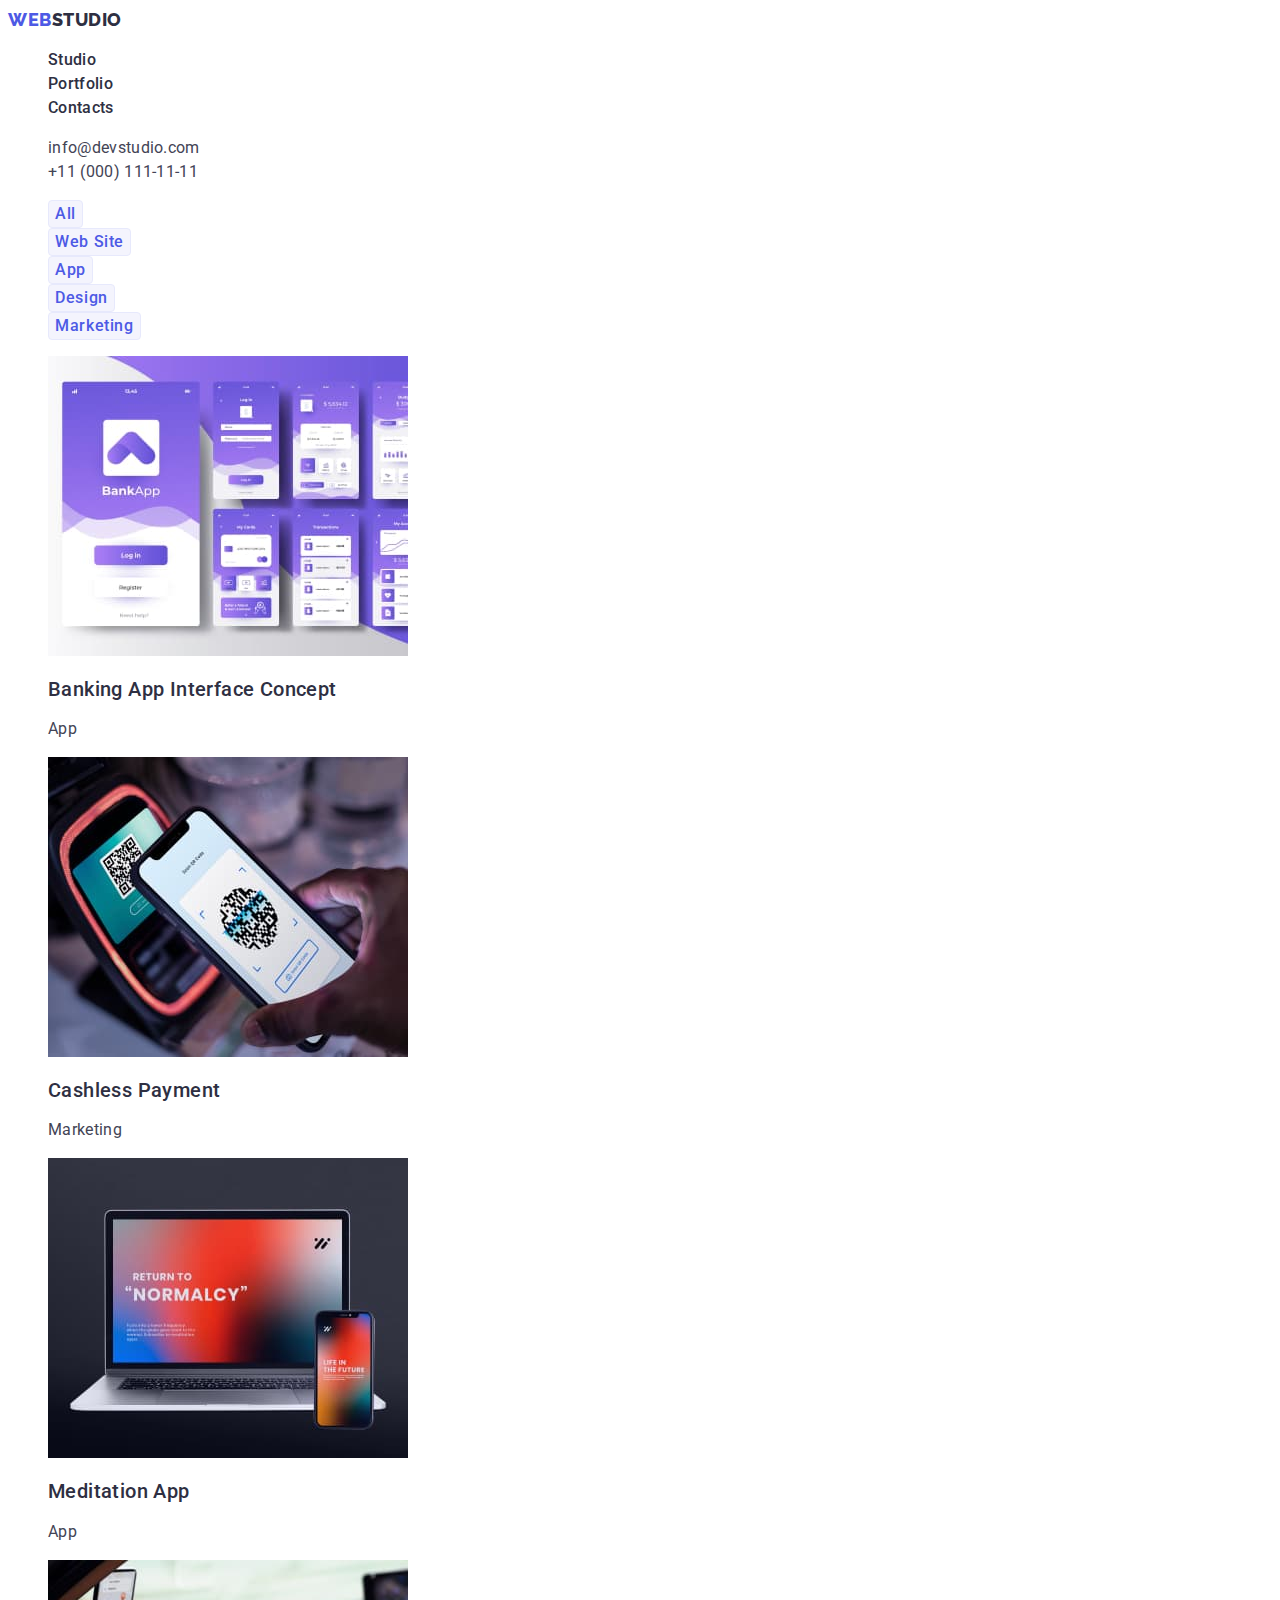
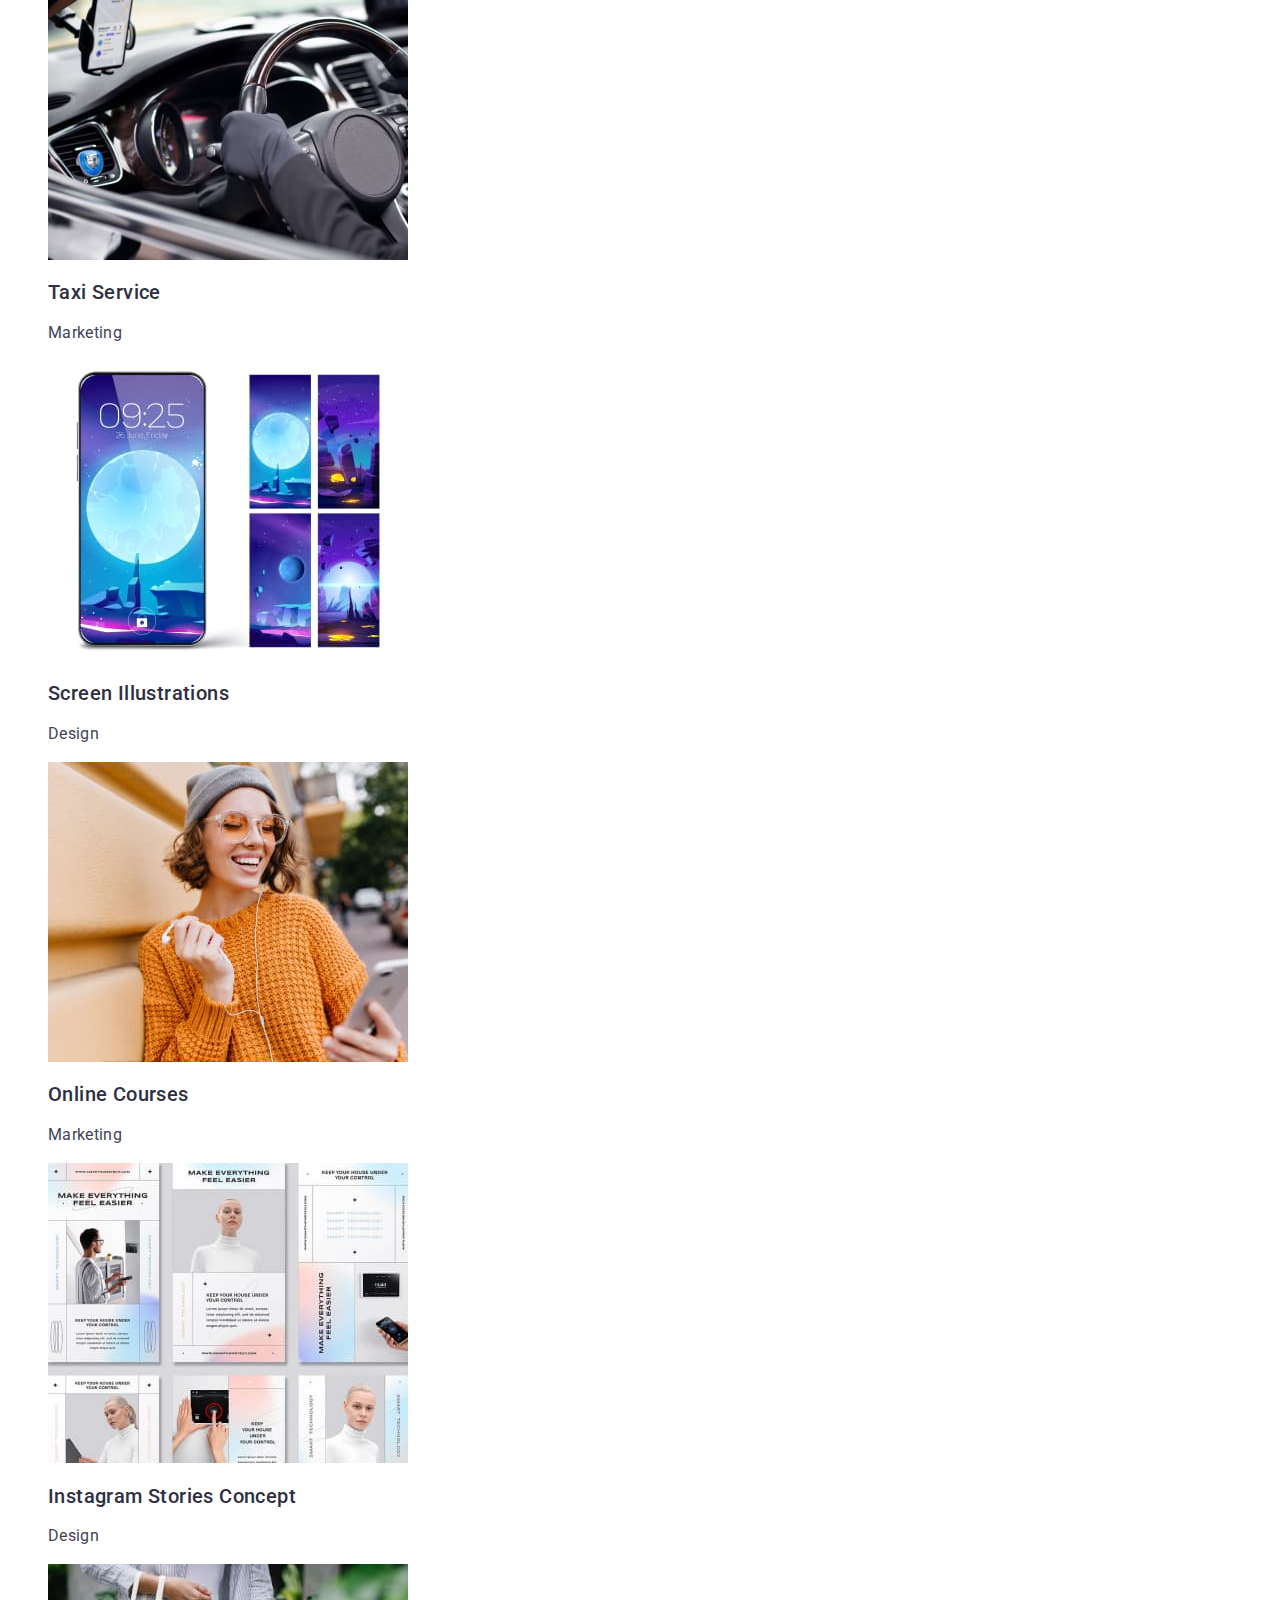
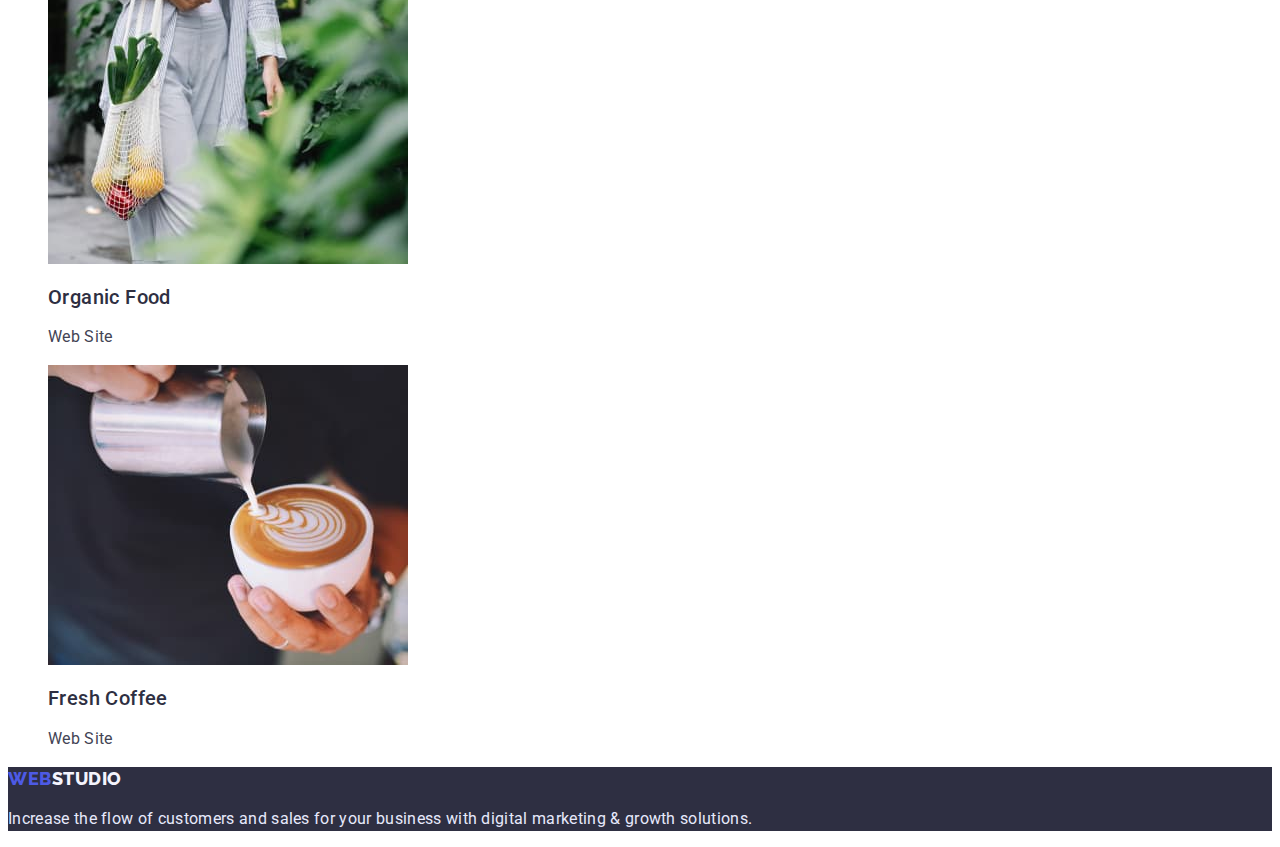
==== portfolio.html @ 2f6298a7 "Initial commit" ====
<!DOCTYPE html>
<html lang="en">
  <head>
    <meta charset="UTF-8" />
    <meta http-equiv="X-UA-Compatible" content="IE=edge" />
    <meta name="viewport" content="width=device-width, initial-scale=1.0" />
    <title>Document</title>
    <link rel="preconnect" href="https://fonts.googleapis.com" />
    <link rel="preconnect" href="https://fonts.gstatic.com" crossorigin />
    <link
      href="https://fonts.googleapis.com/css2?family=Raleway:wght@800&family=Roboto:wght@400;500;700;900&display=swap"
      rel="stylesheet"
    />

    <link rel="stylesheet" href="./css/styles.css" />
  </head>
  <body>
    <!-- Header -->
    <header class="top-header">
      <nav class="top-nav">
        <!-- Logo -->
        <a class="logo-link link" href="./index.html"
          >Web<span class="logo-link-dark">Studio</span></a
        >
        <ul class="menu list">
          <li class="menu-item">
            <a class="menu-link link" href="./index.html">Studio</a>
          </li>
          <li class="menu-item">
            <a class="menu-link link" href="./portfolio.html">Portfolio</a>
          </li>
          <li class="menu-item">
            <a class="menu-link link" href="">Contacts</a>
          </li>
        </ul>
      </nav>
      <address class="address">
        <ul class="contact list">
          <li class="contact-item">
            <a class="contact-info link" href="mailto:info@devstudio.com"
              >info@devstudio.com</a
            >
          </li>
          <li class="contact-item">
            <a class="contact-info link" href="tel:+110001111111"
              >+11 (000) 111-11-11</a
            >
          </li>
        </ul>
      </address>
    </header>

    <!-- Content -->
    <main>
      <section class="portfolio-section">
        <h1 hidden>Filters</h1>
        <ul class="filters-list list">
          <li><button class="filters-btn" type="button">All</button></li>
          <li><button class="filters-btn" type="button">Web Site</button></li>
          <li><button class="filters-btn" type="button">App</button></li>
          <li><button class="filters-btn" type="button">Design</button></li>
          <li><button class="filters-btn" type="button">Marketing</button></li>
        </ul>
        <ul class="list">
          <li class="portfolio-item">
            <a class="link" href="">
              <img
                src="./images/project_card/bank_app.jpg"
                alt="Banking App Interface Concept"
                width="360"
                height="300"
              />
              <h2 class="caption">Banking App Interface Concept</h2>
              <p class="text">App</p>
            </a>
          </li>
          <li class="portfolio-item">
            <a class="link" href="">
              <img
                src="./images/project_card/cashless_payment.jpg"
                alt="Cashless Payment"
                width="360"
                height="300"
              />
              <h2 class="caption">Cashless Payment</h2>
              <p class="text">Marketing</p>
            </a>
          </li>
          <li class="portfolio-item">
            <a class="link" href="">
              <img
                src="./images/project_card/meditation_app.jpg"
                alt="Meditation App"
                width="360"
                height="300"
              />
              <h2 class="caption">Meditation App</h2>
              <p class="text">App</p>
            </a>
          </li>
          <li class="portfolio-item">
            <a class="link" href="">
              <img
                src="./images/project_card/taxi_service.jpg"
                alt="Taxi Service"
                width="360"
                height="300"
              />
              <h2 class="caption">Taxi Service</h2>
              <p class="text">Marketing</p>
            </a>
          </li>
          <li class="portfolio-item">
            <a class="link" href="">
              <img
                src="./images/project_card/screen_illustrations.jpg"
                alt="Screen Illustrations"
                width="360"
                height="300"
              />
              <h2 class="caption">Screen Illustrations</h2>
              <p class="text">Design</p>
            </a>
          </li>
          <li class="portfolio-item">
            <a class="link" href="">
              <img
                src="./images/project_card/online_courses.jpg"
                alt="Online Courses"
                width="360"
                height="300"
              />
              <h2 class="caption">Online Courses</h2>
              <p class="text">Marketing</p>
            </a>
          </li>
          <li class="portfolio-item">
            <a class="link" href="">
              <img
                src="./images/project_card/instagram_stories.jpg"
                alt="Instagram Stories Concept"
                width="360"
                height="300"
              />
              <h2 class="caption">Instagram Stories Concept</h2>
              <p class="text">Design</p>
            </a>
          </li>
          <li class="portfolio-item">
            <a class="link" href="">
              <img
                src="./images/project_card/organic_food.jpg"
                alt="Organic Food"
                width="360"
                height="300"
              />
              <h2 class="caption">Organic Food</h2>
              <p class="text">Web Site</p>
            </a>
          </li>
          <li class="portfolio-item">
            <a class="link" href="">
              <img
                src="./images/project_card/fresh_coffee.jpg"
                alt="Fresh Coffee"
                width="360"
                height="300"
              />
              <h2 class="caption">Fresh Coffee</h2>
              <p class="text">Web Site</p>
            </a>
          </li>
        </ul>
      </section>
    </main>
    <!-- Footer -->
    <footer class="footer-page">
      <a class="logo-link link" href="./index.html"
        >Web<span class="logo-link-white">Studio</span></a
      >
      <p class="footer-text text">
        Increase the flow of customers and sales for your business with digital
        marketing & growth solutions.
      </p>
    </footer>
  </body>
</html>
---- css/styles.css ----
:root {
  --primary-text-color: #434455;
  --secondary-text-color: #2e2f42;
  --accent-color: #4d5ae5;
  --pointing-state-color: #404bbf;
  --primary-white-color: #ffffff;
  --cloud-color: #f4f4fd;
  --cornflower-color: #e7e9fc;
}

.list {
  list-style: none;
}

.link {
  text-decoration: none;
}

body {
  font-family: "Roboto", sans-serif;
  color: var(--primary-text-color);
}
/* ================ COMPONENTS ================= */
.logo-link {
  font-family: "Raleway", sans-serif;
  font-weight: 800;
  font-size: 18px;
  line-height: 1.33;
  letter-spacing: 0.03em;
  text-transform: uppercase;
  color: var(--accent-color);
}

.logo-link-dark {
  color: var(--secondary-text-color);
}

.logo-link-white {
  color: var(--cloud-color);
}

/* ================ /COMPONENTS ================= */

/* ================ HEADER ================== */
.menu-link {
  font-weight: 500;
  font-size: 16px;
  line-height: 1.5;
  letter-spacing: 0.02em;
  color: var(--secondary-text-color);
}

.address {
  font-style: normal;
}

.contact-info {
  font-size: 16px;
  line-height: 1.5;
  letter-spacing: 0.02em;
  color: var(--primary-text-color);
}

.menu-link:hover,
.menu-link:focus,
.contact-info:hover,
.contact-info:focus {
  color: var(--pointing-state-color);
}
/* ================ /HEADER ================== */
/* ================ HERO IMAGE ================= */
.hero-title {
  font-size: 56px;
  line-height: 1.07;
  text-align: center;
  letter-spacing: 0.02em;
  color: var(--primary-white-color);
}

.modal-btn {
  font-family: "Roboto", sans-serif;
  font-weight: 500;
  font-size: 16px;
  line-height: 1.5;
  display: flex;
  align-items: center;
  letter-spacing: 0.04em;
  color: var(--primary-white-color);
  background: var(--accent-color);
  border-radius: 4px;
  cursor: pointer;
}

.modal-btn:hover,
.modal-btn:focus {
  background: var(--pointing-state-color);
}

.hero {
  background: var(--secondary-text-color);
}
/* ================ /HERO IMAGE ================= */

/* ================ SECTIONS  ================= */
.title {
  font-size: 36px;
  line-height: 1.11;
  text-align: center;
  letter-spacing: 0.02em;
  text-transform: capitalize;
  color: var(--secondary-text-color);
}

.caption {
  font-weight: 500;
  font-size: 20px;
  line-height: 1.2;
  letter-spacing: 0.02em;
  color: var(--secondary-text-color);
}

.text {
  font-size: 16px;
  line-height: 1.5;
  letter-spacing: 0.02em;
  color: var(--primary-text-color);
}

.team-section {
  background: var(--cloud-color);
}
/* ================ /SECTIONS  ================= */

/* ================ FOOTER ================= */
.footer-text {
  color: var(--cornflower-color);
}
.footer-page {
  background: var(--secondary-text-color);
}
/* ================ /FOOTER ================= */

/* ================ PORTFOLIO SECTION ================= */
.filters-btn {
  font-family: "Roboto", sans-serif;
  font-weight: 500;
  font-size: 16px;
  line-height: 1.5;
  letter-spacing: 0.04em;
  color: var(--accent-color);
  background: var(--cloud-color);
  border: 1px solid var(--cornflower-color);
  border-radius: 4px;
  cursor: pointer;
}
.filters-btn:hover,
.filters-btn:focus {
  color: var(--primary-white-color);
  background: var(--pointing-state-color);
}
/* ================ /PORTFOLIO SECTION ================= */
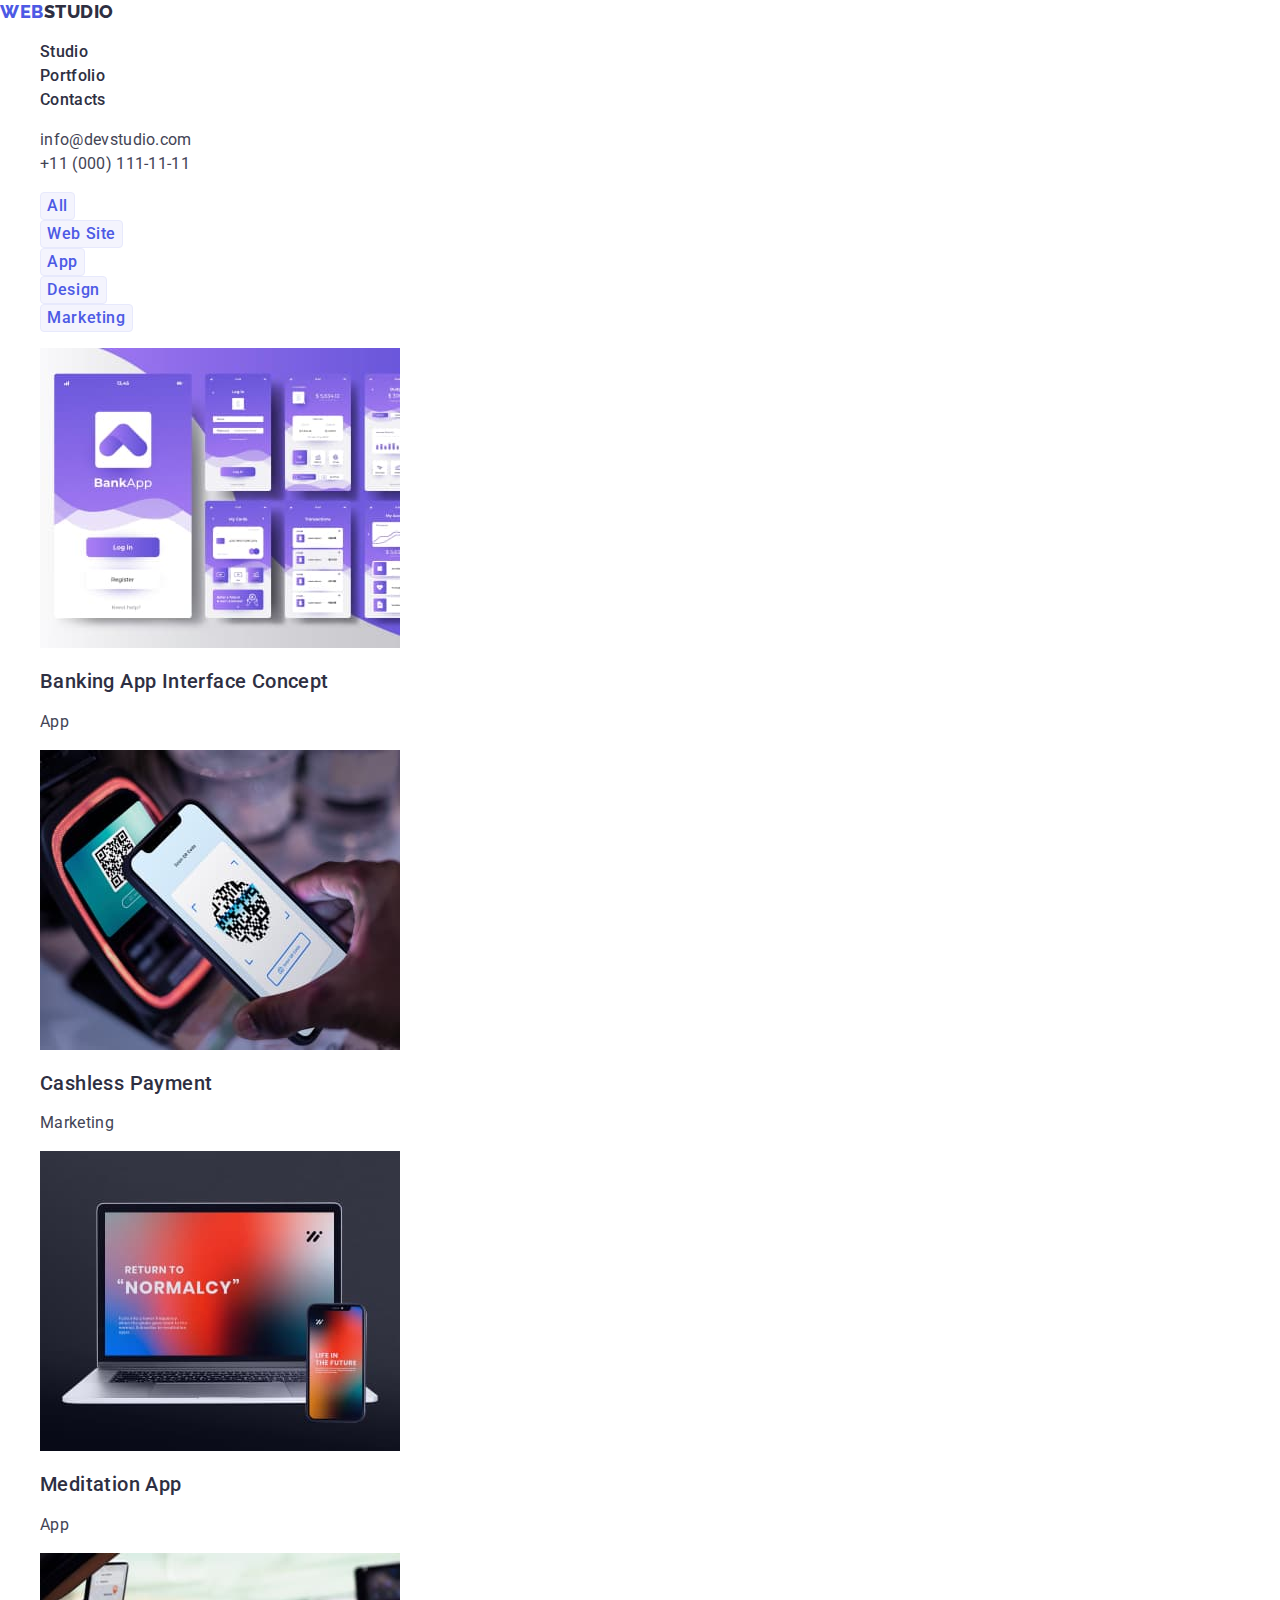
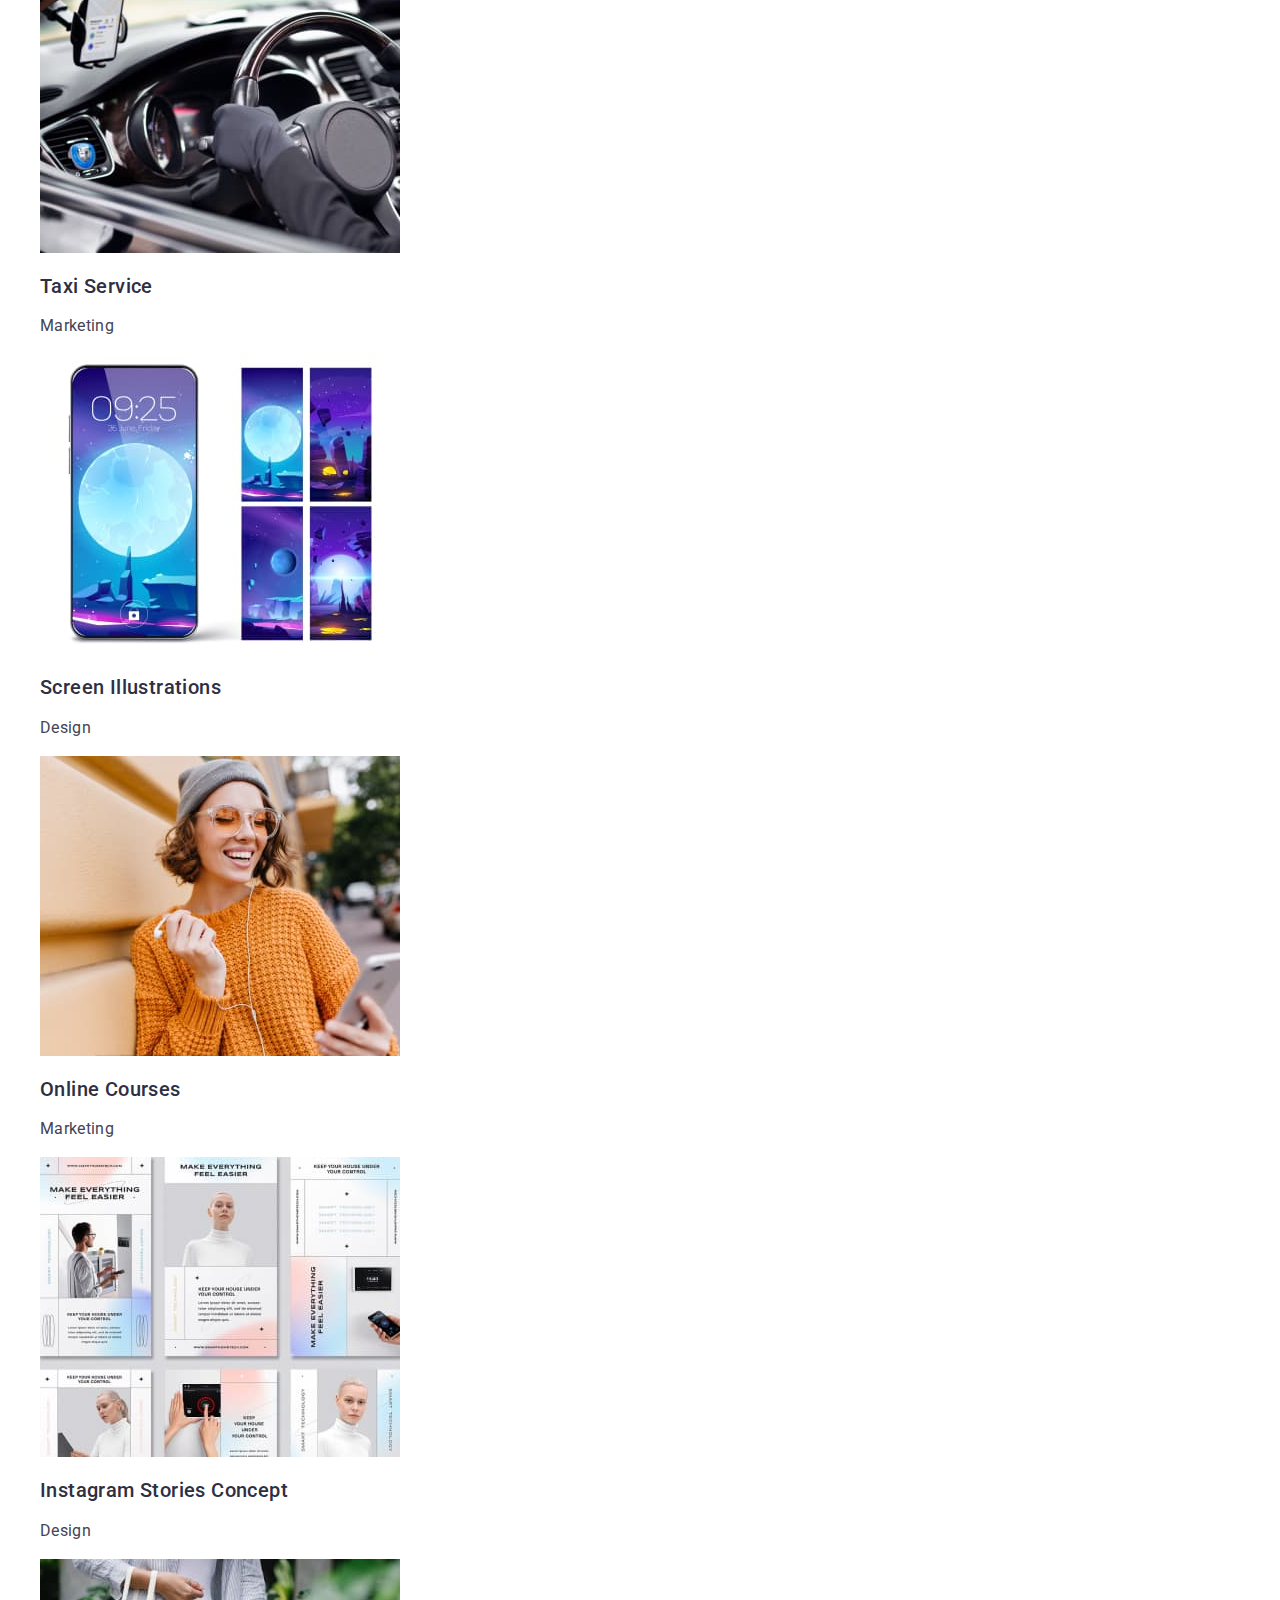
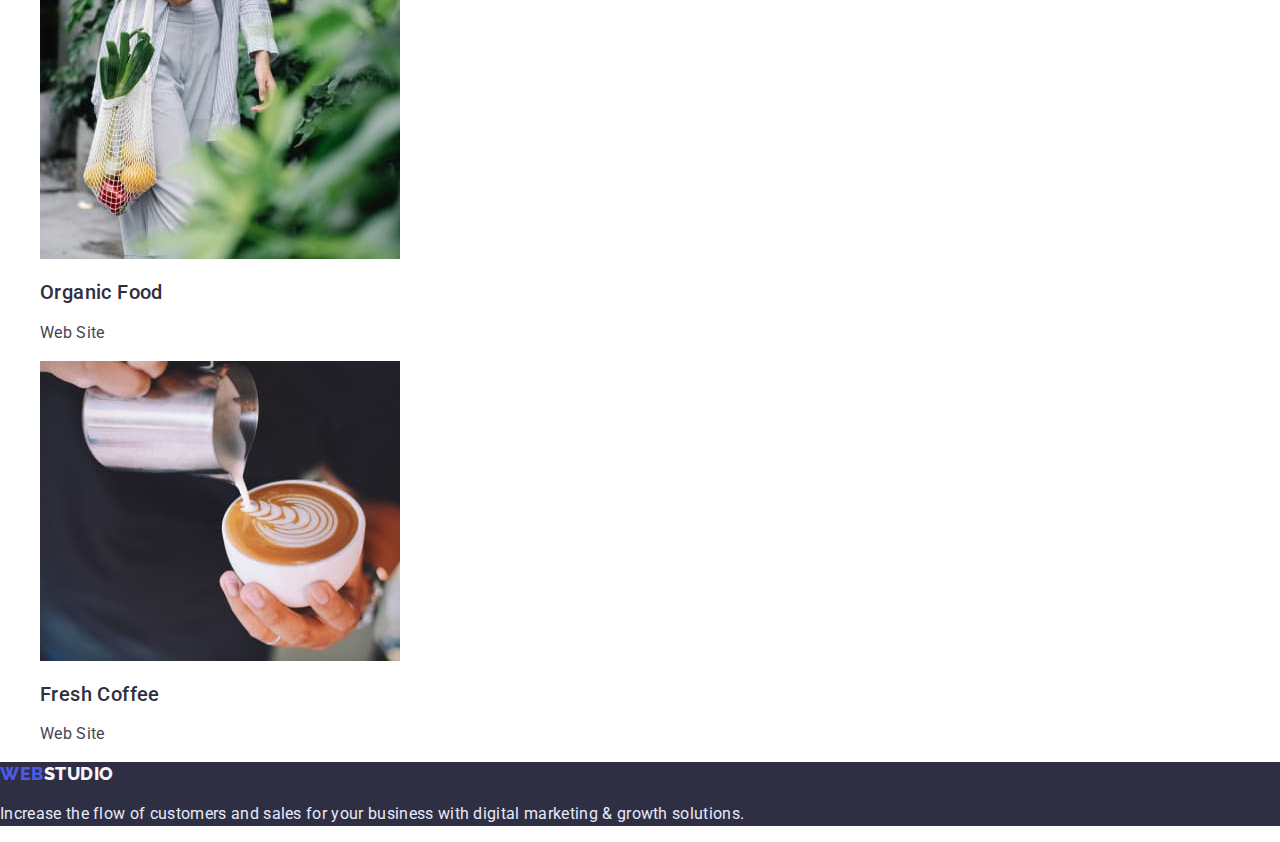
==== commit 8125b8d5: "update portfolio.html" ====
--- a/portfolio.html
+++ b/portfolio.html
@@ -11,177 +11,188 @@
       href="https://fonts.googleapis.com/css2?family=Raleway:wght@800&family=Roboto:wght@400;500;700;900&display=swap"
       rel="stylesheet"
     />
-
+    <link
+      rel="stylesheet"
+      href="https://cdn.jsdelivr.net/npm/modern-normalize@1.1.0/modern-normalize.min.css"
+    />
     <link rel="stylesheet" href="./css/styles.css" />
   </head>
   <body>
     <!-- Header -->
     <header class="top-header">
-      <nav class="top-nav">
-        <!-- Logo -->
-        <a class="logo-link link" href="./index.html"
-          >Web<span class="logo-link-dark">Studio</span></a
-        >
-        <ul class="menu list">
-          <li class="menu-item">
-            <a class="menu-link link" href="./index.html">Studio</a>
-          </li>
-          <li class="menu-item">
-            <a class="menu-link link" href="./portfolio.html">Portfolio</a>
-          </li>
-          <li class="menu-item">
-            <a class="menu-link link" href="">Contacts</a>
-          </li>
-        </ul>
-      </nav>
-      <address class="address">
-        <ul class="contact list">
-          <li class="contact-item">
-            <a class="contact-info link" href="mailto:info@devstudio.com"
-              >info@devstudio.com</a
-            >
-          </li>
-          <li class="contact-item">
-            <a class="contact-info link" href="tel:+110001111111"
-              >+11 (000) 111-11-11</a
-            >
-          </li>
-        </ul>
-      </address>
+      <div class="container">
+        <nav class="top-nav">
+          <!-- Logo -->
+          <a class="logo-link link" href="./index.html"
+            >Web<span class="logo-link-dark">Studio</span></a
+          >
+          <ul class="menu list">
+            <li class="menu-item">
+              <a class="menu-link link" href="./index.html">Studio</a>
+            </li>
+            <li class="menu-item">
+              <a class="menu-link link" href="./portfolio.html">Portfolio</a>
+            </li>
+            <li class="menu-item">
+              <a class="menu-link link" href="">Contacts</a>
+            </li>
+          </ul>
+        </nav>
+        <address class="address">
+          <ul class="contact list">
+            <li class="contact-item">
+              <a class="contact-info link" href="mailto:info@devstudio.com"
+                >info@devstudio.com</a
+              >
+            </li>
+            <li class="contact-item">
+              <a class="contact-info link" href="tel:+110001111111"
+                >+11 (000) 111-11-11</a
+              >
+            </li>
+          </ul>
+        </address>
+      </div>
     </header>
 
     <!-- Content -->
     <main>
       <section class="portfolio-section">
-        <h1 hidden>Filters</h1>
-        <ul class="filters-list list">
-          <li><button class="filters-btn" type="button">All</button></li>
-          <li><button class="filters-btn" type="button">Web Site</button></li>
-          <li><button class="filters-btn" type="button">App</button></li>
-          <li><button class="filters-btn" type="button">Design</button></li>
-          <li><button class="filters-btn" type="button">Marketing</button></li>
-        </ul>
-        <ul class="list">
-          <li class="portfolio-item">
-            <a class="link" href="">
-              <img
-                src="./images/project_card/bank_app.jpg"
-                alt="Banking App Interface Concept"
-                width="360"
-                height="300"
-              />
-              <h2 class="caption">Banking App Interface Concept</h2>
-              <p class="text">App</p>
-            </a>
-          </li>
-          <li class="portfolio-item">
-            <a class="link" href="">
-              <img
-                src="./images/project_card/cashless_payment.jpg"
-                alt="Cashless Payment"
-                width="360"
-                height="300"
-              />
-              <h2 class="caption">Cashless Payment</h2>
-              <p class="text">Marketing</p>
-            </a>
-          </li>
-          <li class="portfolio-item">
-            <a class="link" href="">
-              <img
-                src="./images/project_card/meditation_app.jpg"
-                alt="Meditation App"
-                width="360"
-                height="300"
-              />
-              <h2 class="caption">Meditation App</h2>
-              <p class="text">App</p>
-            </a>
-          </li>
-          <li class="portfolio-item">
-            <a class="link" href="">
-              <img
-                src="./images/project_card/taxi_service.jpg"
-                alt="Taxi Service"
-                width="360"
-                height="300"
-              />
-              <h2 class="caption">Taxi Service</h2>
-              <p class="text">Marketing</p>
-            </a>
-          </li>
-          <li class="portfolio-item">
-            <a class="link" href="">
-              <img
-                src="./images/project_card/screen_illustrations.jpg"
-                alt="Screen Illustrations"
-                width="360"
-                height="300"
-              />
-              <h2 class="caption">Screen Illustrations</h2>
-              <p class="text">Design</p>
-            </a>
-          </li>
-          <li class="portfolio-item">
-            <a class="link" href="">
-              <img
-                src="./images/project_card/online_courses.jpg"
-                alt="Online Courses"
-                width="360"
-                height="300"
-              />
-              <h2 class="caption">Online Courses</h2>
-              <p class="text">Marketing</p>
-            </a>
-          </li>
-          <li class="portfolio-item">
-            <a class="link" href="">
-              <img
-                src="./images/project_card/instagram_stories.jpg"
-                alt="Instagram Stories Concept"
-                width="360"
-                height="300"
-              />
-              <h2 class="caption">Instagram Stories Concept</h2>
-              <p class="text">Design</p>
-            </a>
-          </li>
-          <li class="portfolio-item">
-            <a class="link" href="">
-              <img
-                src="./images/project_card/organic_food.jpg"
-                alt="Organic Food"
-                width="360"
-                height="300"
-              />
-              <h2 class="caption">Organic Food</h2>
-              <p class="text">Web Site</p>
-            </a>
-          </li>
-          <li class="portfolio-item">
-            <a class="link" href="">
-              <img
-                src="./images/project_card/fresh_coffee.jpg"
-                alt="Fresh Coffee"
-                width="360"
-                height="300"
-              />
-              <h2 class="caption">Fresh Coffee</h2>
-              <p class="text">Web Site</p>
-            </a>
-          </li>
-        </ul>
+        <div class="container">
+          <h1 hidden>Filters</h1>
+          <ul class="filters-list list">
+            <li><button class="filters-btn" type="button">All</button></li>
+            <li><button class="filters-btn" type="button">Web Site</button></li>
+            <li><button class="filters-btn" type="button">App</button></li>
+            <li><button class="filters-btn" type="button">Design</button></li>
+            <li>
+              <button class="filters-btn" type="button">Marketing</button>
+            </li>
+          </ul>
+          <ul class="portfolio-list list">
+            <li class="portfolio-item">
+              <a class="link" href="">
+                <img
+                  src="./images/project_card/bank_app.jpg"
+                  alt="Banking App Interface Concept"
+                  width="360"
+                  height="300"
+                />
+                <h2 class="caption">Banking App Interface Concept</h2>
+                <p class="text">App</p>
+              </a>
+            </li>
+            <li class="portfolio-item">
+              <a class="link" href="">
+                <img
+                  src="./images/project_card/cashless_payment.jpg"
+                  alt="Cashless Payment"
+                  width="360"
+                  height="300"
+                />
+                <h2 class="caption">Cashless Payment</h2>
+                <p class="text">Marketing</p>
+              </a>
+            </li>
+            <li class="portfolio-item">
+              <a class="link" href="">
+                <img
+                  src="./images/project_card/meditation_app.jpg"
+                  alt="Meditation App"
+                  width="360"
+                  height="300"
+                />
+                <h2 class="caption">Meditation App</h2>
+                <p class="text">App</p>
+              </a>
+            </li>
+            <li class="portfolio-item">
+              <a class="link" href="">
+                <img
+                  src="./images/project_card/taxi_service.jpg"
+                  alt="Taxi Service"
+                  width="360"
+                  height="300"
+                />
+                <h2 class="caption">Taxi Service</h2>
+                <p class="text">Marketing</p>
+              </a>
+            </li>
+            <li class="portfolio-item">
+              <a class="link" href="">
+                <img
+                  src="./images/project_card/screen_illustrations.jpg"
+                  alt="Screen Illustrations"
+                  width="360"
+                  height="300"
+                />
+                <h2 class="caption">Screen Illustrations</h2>
+                <p class="text">Design</p>
+              </a>
+            </li>
+            <li class="portfolio-item">
+              <a class="link" href="">
+                <img
+                  src="./images/project_card/online_courses.jpg"
+                  alt="Online Courses"
+                  width="360"
+                  height="300"
+                />
+                <h2 class="caption">Online Courses</h2>
+                <p class="text">Marketing</p>
+              </a>
+            </li>
+            <li class="portfolio-item">
+              <a class="link" href="">
+                <img
+                  src="./images/project_card/instagram_stories.jpg"
+                  alt="Instagram Stories Concept"
+                  width="360"
+                  height="300"
+                />
+                <h2 class="caption">Instagram Stories Concept</h2>
+                <p class="text">Design</p>
+              </a>
+            </li>
+            <li class="portfolio-item">
+              <a class="link" href="">
+                <img
+                  src="./images/project_card/organic_food.jpg"
+                  alt="Organic Food"
+                  width="360"
+                  height="300"
+                />
+                <h2 class="caption">Organic Food</h2>
+                <p class="text">Web Site</p>
+              </a>
+            </li>
+            <li class="portfolio-item">
+              <a class="link" href="">
+                <img
+                  src="./images/project_card/fresh_coffee.jpg"
+                  alt="Fresh Coffee"
+                  width="360"
+                  height="300"
+                />
+                <h2 class="caption">Fresh Coffee</h2>
+                <p class="text">Web Site</p>
+              </a>
+            </li>
+          </ul>
+        </div>
       </section>
     </main>
     <!-- Footer -->
     <footer class="footer-page">
-      <a class="logo-link link" href="./index.html"
-        >Web<span class="logo-link-white">Studio</span></a
-      >
-      <p class="footer-text text">
-        Increase the flow of customers and sales for your business with digital
-        marketing & growth solutions.
-      </p>
+      <div class="container">
+        <a class="logo-link link" href="./index.html"
+          >Web<span class="logo-link-white">Studio</span></a
+        >
+        <p class="footer-text text">
+          Increase the flow of customers and sales for your business with
+          digital marketing & growth solutions.
+        </p>
+      </div>
     </footer>
   </body>
 </html>
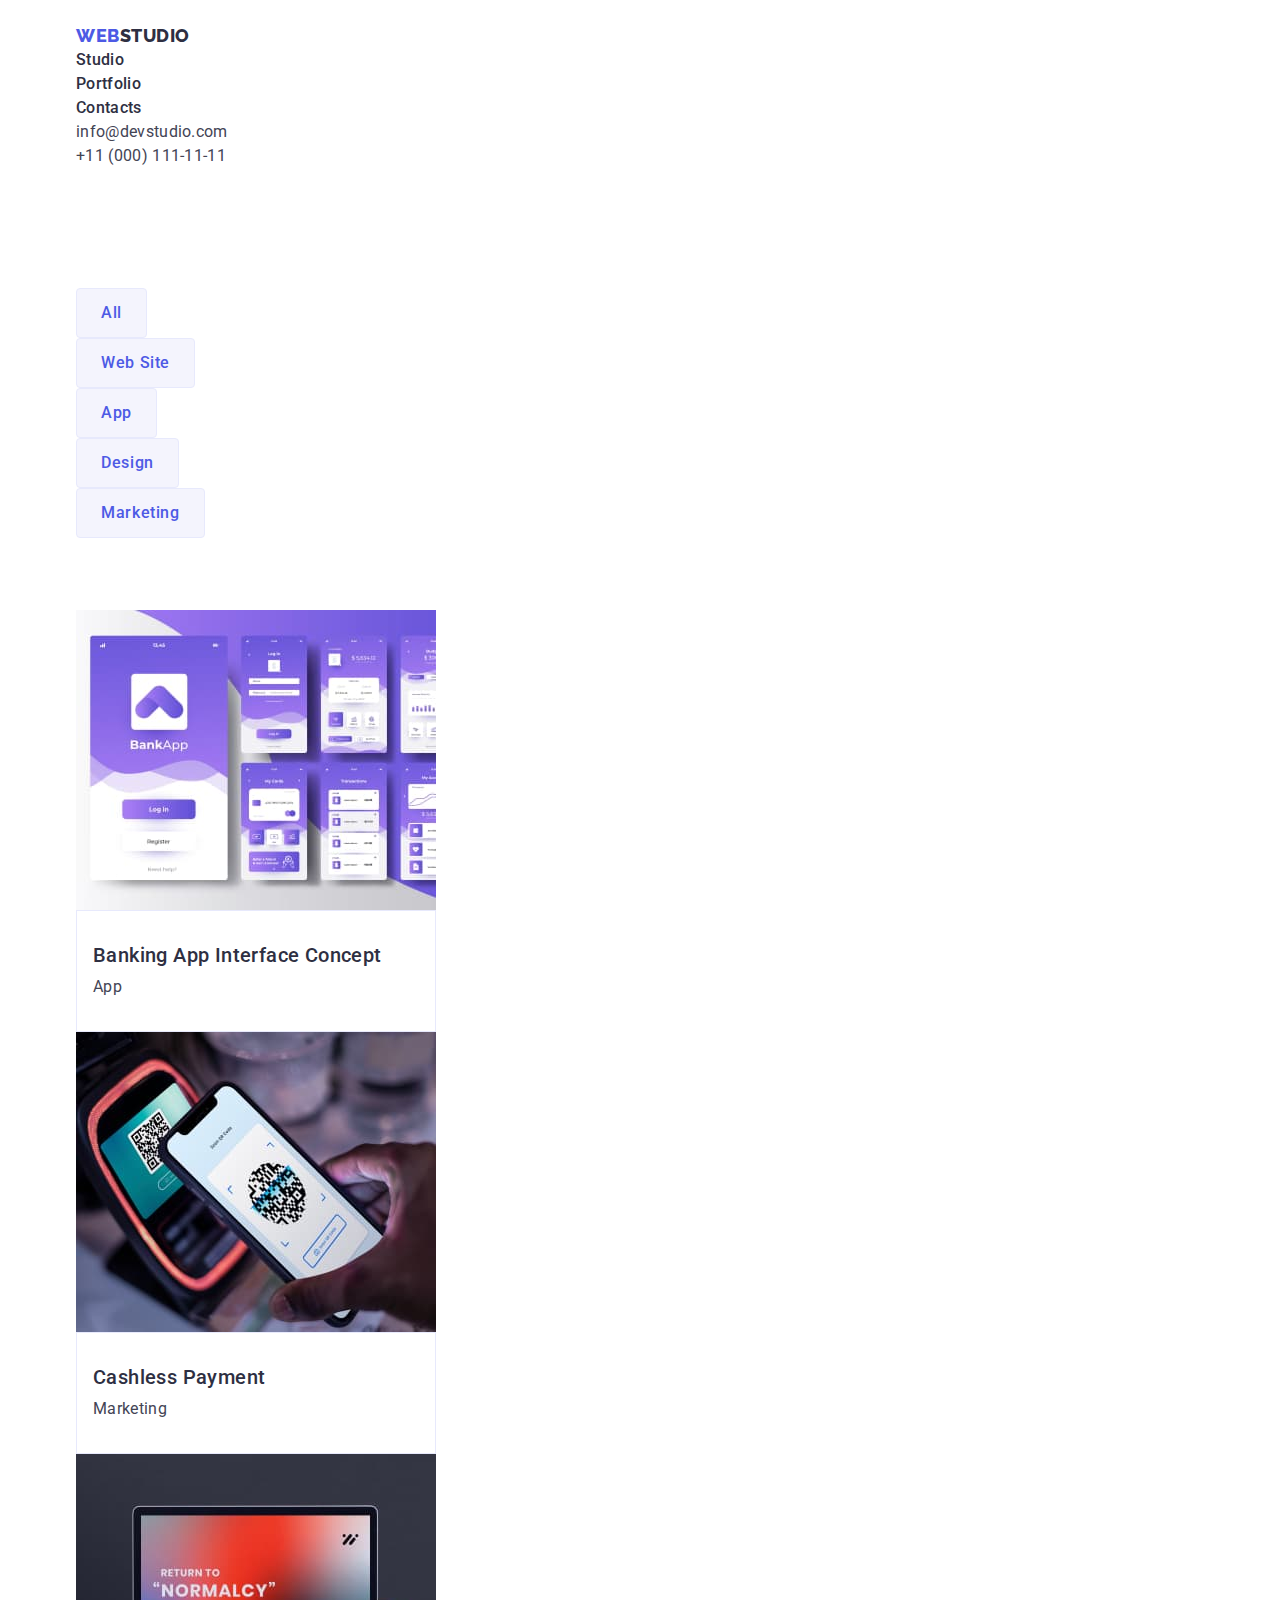
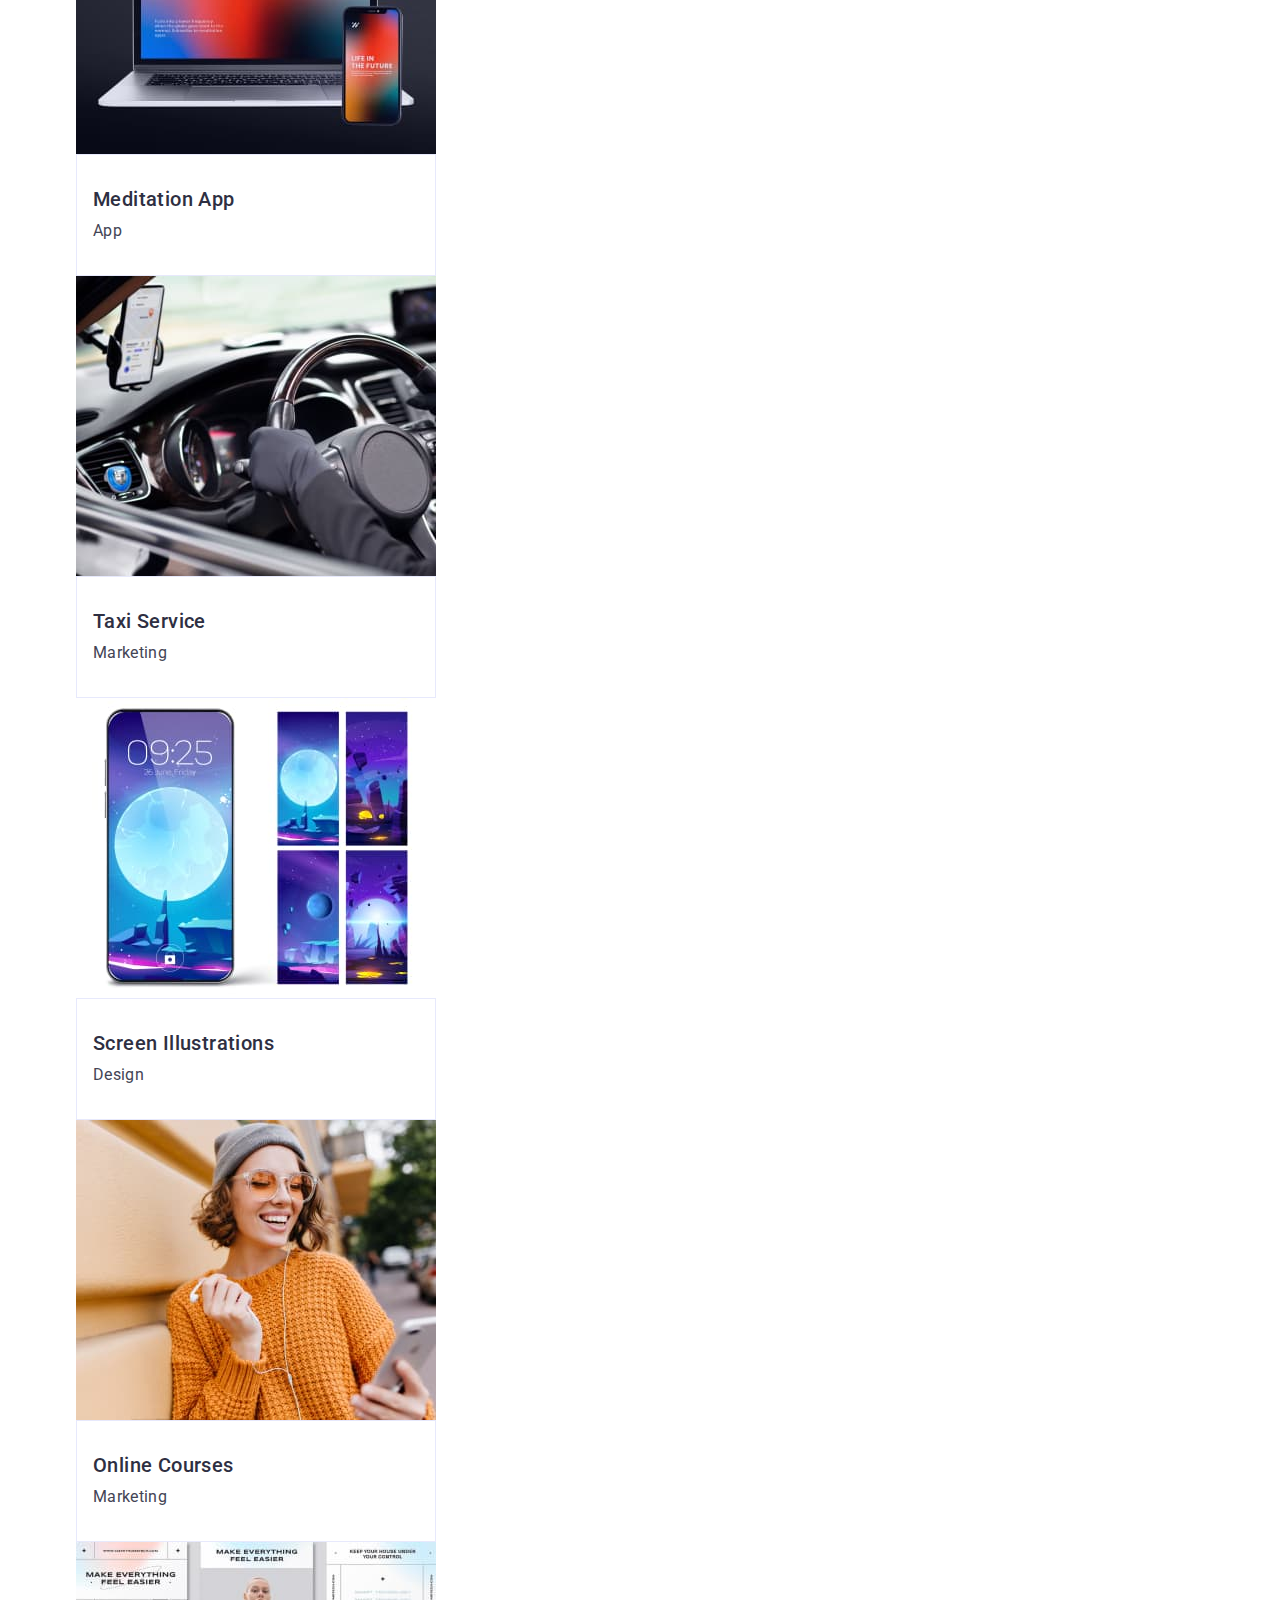
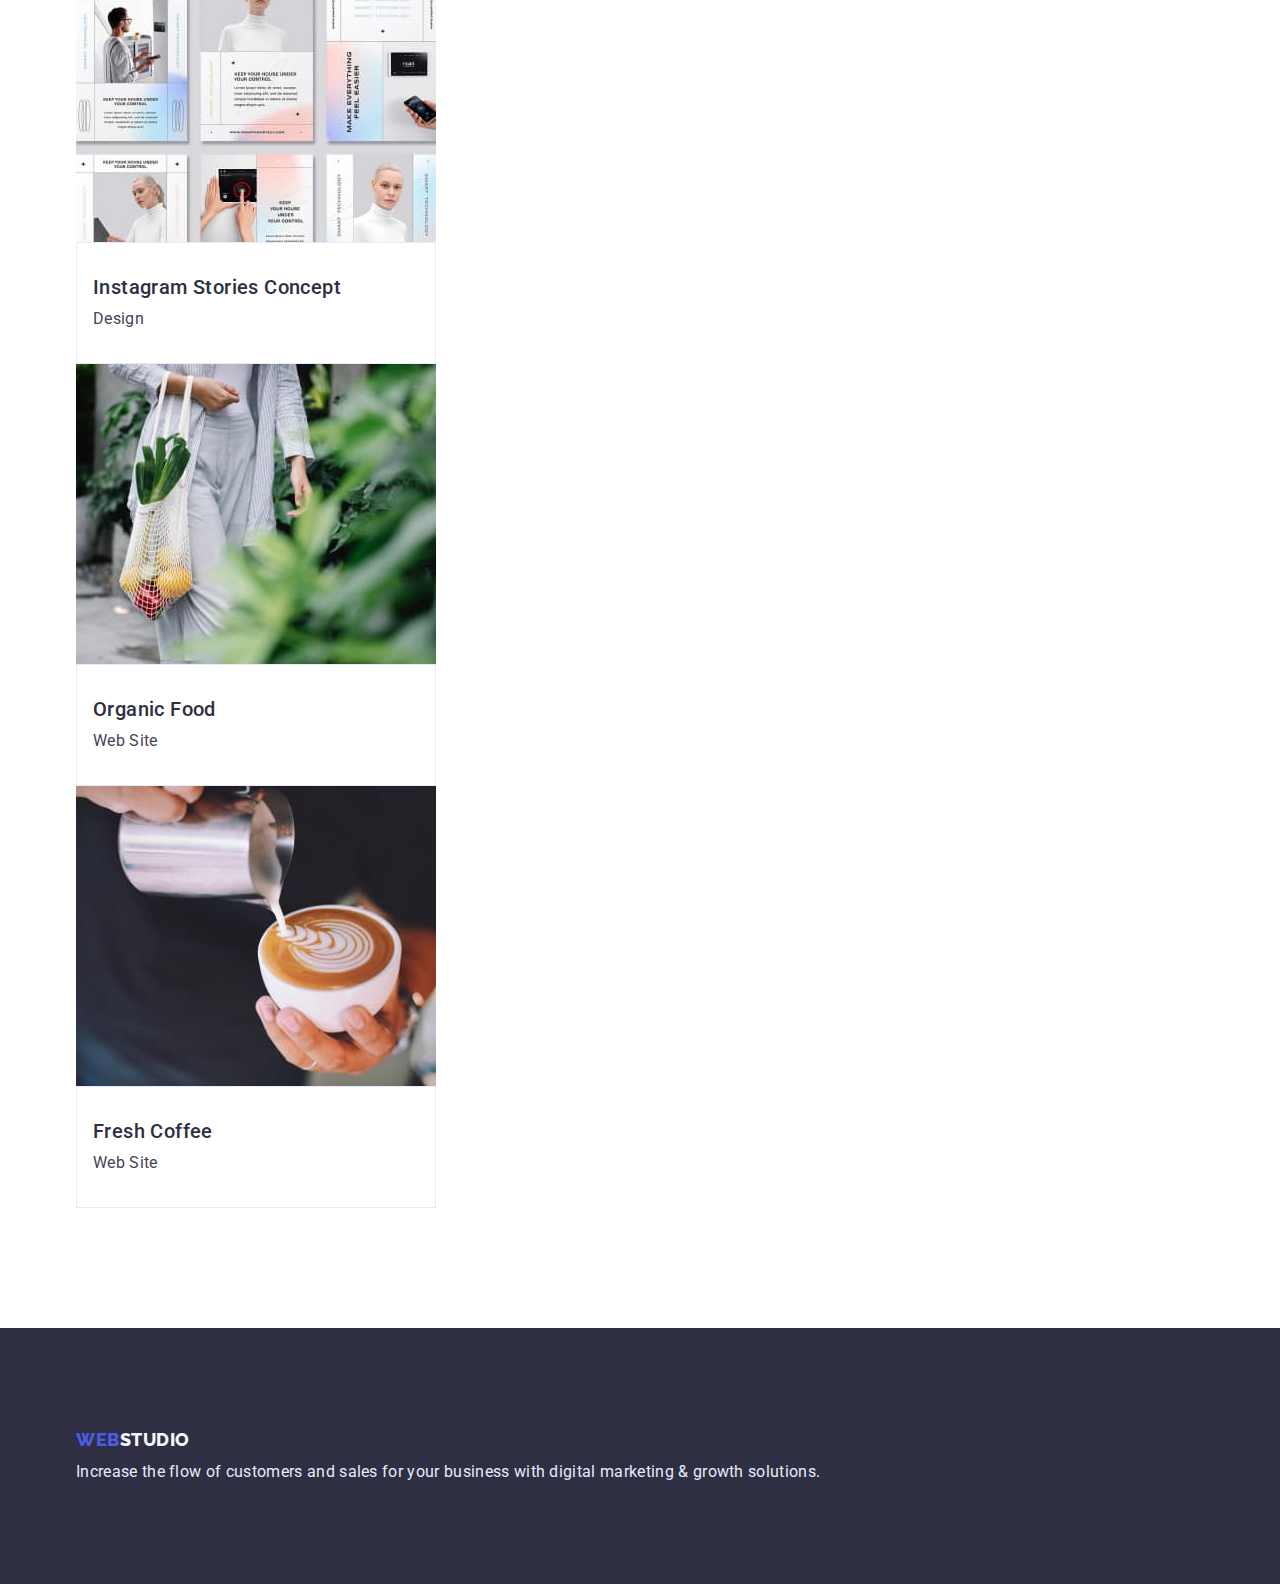
==== commit 3d25977c: "update html and css" ====
--- a/portfolio.html
+++ b/portfolio.html
@@ -78,8 +78,10 @@
                   width="360"
                   height="300"
                 />
-                <h2 class="caption">Banking App Interface Concept</h2>
-                <p class="text">App</p>
+                <div class="border-text">
+                  <h2 class="caption">Banking App Interface Concept</h2>
+                  <p class="text">App</p>
+                </div>
               </a>
             </li>
             <li class="portfolio-item">
@@ -90,8 +92,10 @@
                   width="360"
                   height="300"
                 />
-                <h2 class="caption">Cashless Payment</h2>
-                <p class="text">Marketing</p>
+                <div class="border-text">
+                  <h2 class="caption">Cashless Payment</h2>
+                  <p class="text">Marketing</p>
+                </div>
               </a>
             </li>
             <li class="portfolio-item">
@@ -102,8 +106,10 @@
                   width="360"
                   height="300"
                 />
-                <h2 class="caption">Meditation App</h2>
-                <p class="text">App</p>
+                <div class="border-text">
+                  <h2 class="caption">Meditation App</h2>
+                  <p class="text">App</p>
+                </div>
               </a>
             </li>
             <li class="portfolio-item">
@@ -114,8 +120,10 @@
                   width="360"
                   height="300"
                 />
-                <h2 class="caption">Taxi Service</h2>
-                <p class="text">Marketing</p>
+                <div class="border-text">
+                  <h2 class="caption">Taxi Service</h2>
+                  <p class="text">Marketing</p>
+                </div>
               </a>
             </li>
             <li class="portfolio-item">
@@ -126,8 +134,10 @@
                   width="360"
                   height="300"
                 />
-                <h2 class="caption">Screen Illustrations</h2>
-                <p class="text">Design</p>
+                <div class="border-text">
+                  <h2 class="caption">Screen Illustrations</h2>
+                  <p class="text">Design</p>
+                </div>
               </a>
             </li>
             <li class="portfolio-item">
@@ -138,8 +148,10 @@
                   width="360"
                   height="300"
                 />
-                <h2 class="caption">Online Courses</h2>
-                <p class="text">Marketing</p>
+                <div class="border-text">
+                  <h2 class="caption">Online Courses</h2>
+                  <p class="text">Marketing</p>
+                </div>
               </a>
             </li>
             <li class="portfolio-item">
@@ -150,8 +162,10 @@
                   width="360"
                   height="300"
                 />
-                <h2 class="caption">Instagram Stories Concept</h2>
-                <p class="text">Design</p>
+                <div class="border-text">
+                  <h2 class="caption">Instagram Stories Concept</h2>
+                  <p class="text">Design</p>
+                </div>
               </a>
             </li>
             <li class="portfolio-item">
@@ -162,8 +176,10 @@
                   width="360"
                   height="300"
                 />
-                <h2 class="caption">Organic Food</h2>
-                <p class="text">Web Site</p>
+                <div class="border-text">
+                  <h2 class="caption">Organic Food</h2>
+                  <p class="text">Web Site</p>
+                </div>
               </a>
             </li>
             <li class="portfolio-item">
@@ -174,8 +190,10 @@
                   width="360"
                   height="300"
                 />
-                <h2 class="caption">Fresh Coffee</h2>
-                <p class="text">Web Site</p>
+                <div class="border-text">
+                  <h2 class="caption">Fresh Coffee</h2>
+                  <p class="text">Web Site</p>
+                </div>
               </a>
             </li>
           </ul>
--- a/css/styles.css
+++ b/css/styles.css
@@ -8,18 +8,52 @@
   --cornflower-color: #e7e9fc;
 }
 
-.list {
-  list-style: none;
-}
-
-.link {
-  text-decoration: none;
-}
-
 body {
   font-family: "Roboto", sans-serif;
   color: var(--primary-text-color);
 }
+
+h1,
+h2,
+h3,
+h4,
+p {
+  margin: 0;
+}
+
+ul {
+  padding-left: 0;
+  margin: 0;
+}
+img {
+  display: block;
+}
+
+address {
+  font-style: normal;
+}
+
+button {
+  cursor: pointer;
+}
+
+.container {
+  width: 1158px;
+  padding-left: 15px;
+  padding-right: 15px;
+  margin: 0 auto;
+}
+
+.list {
+  padding: 0;
+  margin: 0;
+  list-style: none;
+}
+
+.link {
+  text-decoration: none;
+}
+
 /* ================ COMPONENTS ================= */
 .logo-link {
   font-family: "Raleway", sans-serif;
@@ -42,16 +76,17 @@
 /* ================ /COMPONENTS ================= */
 
 /* ================ HEADER ================== */
+.top-header {
+  padding-top: 24px;
+  padding-bottom: 24px;
+}
+
 .menu-link {
   font-weight: 500;
   font-size: 16px;
   line-height: 1.5;
   letter-spacing: 0.02em;
   color: var(--secondary-text-color);
-}
-
-.address {
-  font-style: normal;
 }
 
 .contact-info {
@@ -67,28 +102,38 @@
 .contact-info:focus {
   color: var(--pointing-state-color);
 }
+
 /* ================ /HEADER ================== */
 /* ================ HERO IMAGE ================= */
+.hero {
+  background: var(--secondary-text-color);
+  text-align: center;
+  padding-top: 188px;
+  padding-bottom: 188px;
+}
+
 .hero-title {
   font-size: 56px;
   line-height: 1.07;
-  text-align: center;
   letter-spacing: 0.02em;
   color: var(--primary-white-color);
+  max-width: 496px;
+  margin: 0 auto;
 }
 
 .modal-btn {
+  border: 1px solid transparent;
+  border-radius: 4px;
+  padding: 16px 32px;
+  min-width: 169px;
   font-family: "Roboto", sans-serif;
   font-weight: 500;
   font-size: 16px;
   line-height: 1.5;
-  display: flex;
-  align-items: center;
   letter-spacing: 0.04em;
   color: var(--primary-white-color);
   background: var(--accent-color);
-  border-radius: 4px;
-  cursor: pointer;
+  margin-top: 48px;
 }
 
 .modal-btn:hover,
@@ -96,13 +141,11 @@
   background: var(--pointing-state-color);
 }
 
-.hero {
-  background: var(--secondary-text-color);
-}
 /* ================ /HERO IMAGE ================= */
 
 /* ================ SECTIONS  ================= */
 .title {
+  margin-bottom: 72px;
   font-size: 36px;
   line-height: 1.11;
   text-align: center;
@@ -124,10 +167,34 @@
   line-height: 1.5;
   letter-spacing: 0.02em;
   color: var(--primary-text-color);
+  margin-top: 8px;
 }
 
 .team-section {
   background: var(--cloud-color);
+}
+
+.skills-section {
+  padding-top: 120px;
+  padding-bottom: 120px;
+}
+
+.work-section {
+  padding-top: 0;
+  padding-bottom: 120px;
+}
+
+.work-list {
+  margin-top: 72px;
+}
+
+.team-section {
+  padding-top: 120px;
+  padding-bottom: 120px;
+}
+
+.team-list {
+  margin-top: 72px;
 }
 /* ================ /SECTIONS  ================= */
 
@@ -137,6 +204,8 @@
 }
 .footer-page {
   background: var(--secondary-text-color);
+  padding-top: 100px;
+  padding-bottom: 100px;
 }
 /* ================ /FOOTER ================= */
 
@@ -151,11 +220,28 @@
   background: var(--cloud-color);
   border: 1px solid var(--cornflower-color);
   border-radius: 4px;
-  cursor: pointer;
+  padding: 12px 24px;
 }
 .filters-btn:hover,
 .filters-btn:focus {
   color: var(--primary-white-color);
   background: var(--pointing-state-color);
 }
+
+.portfolio-section {
+  padding-top: 96px;
+  padding-bottom: 120px;
+}
+
+.portfolio-list {
+  margin-top: 72px;
+}
+
+.border-text {
+  width: 360px;
+  padding-top: 32px;
+  padding-bottom: 32px;
+  padding-left: 16px;
+  border: 1px solid #e7e9fc;
+}
 /* ================ /PORTFOLIO SECTION ================= */
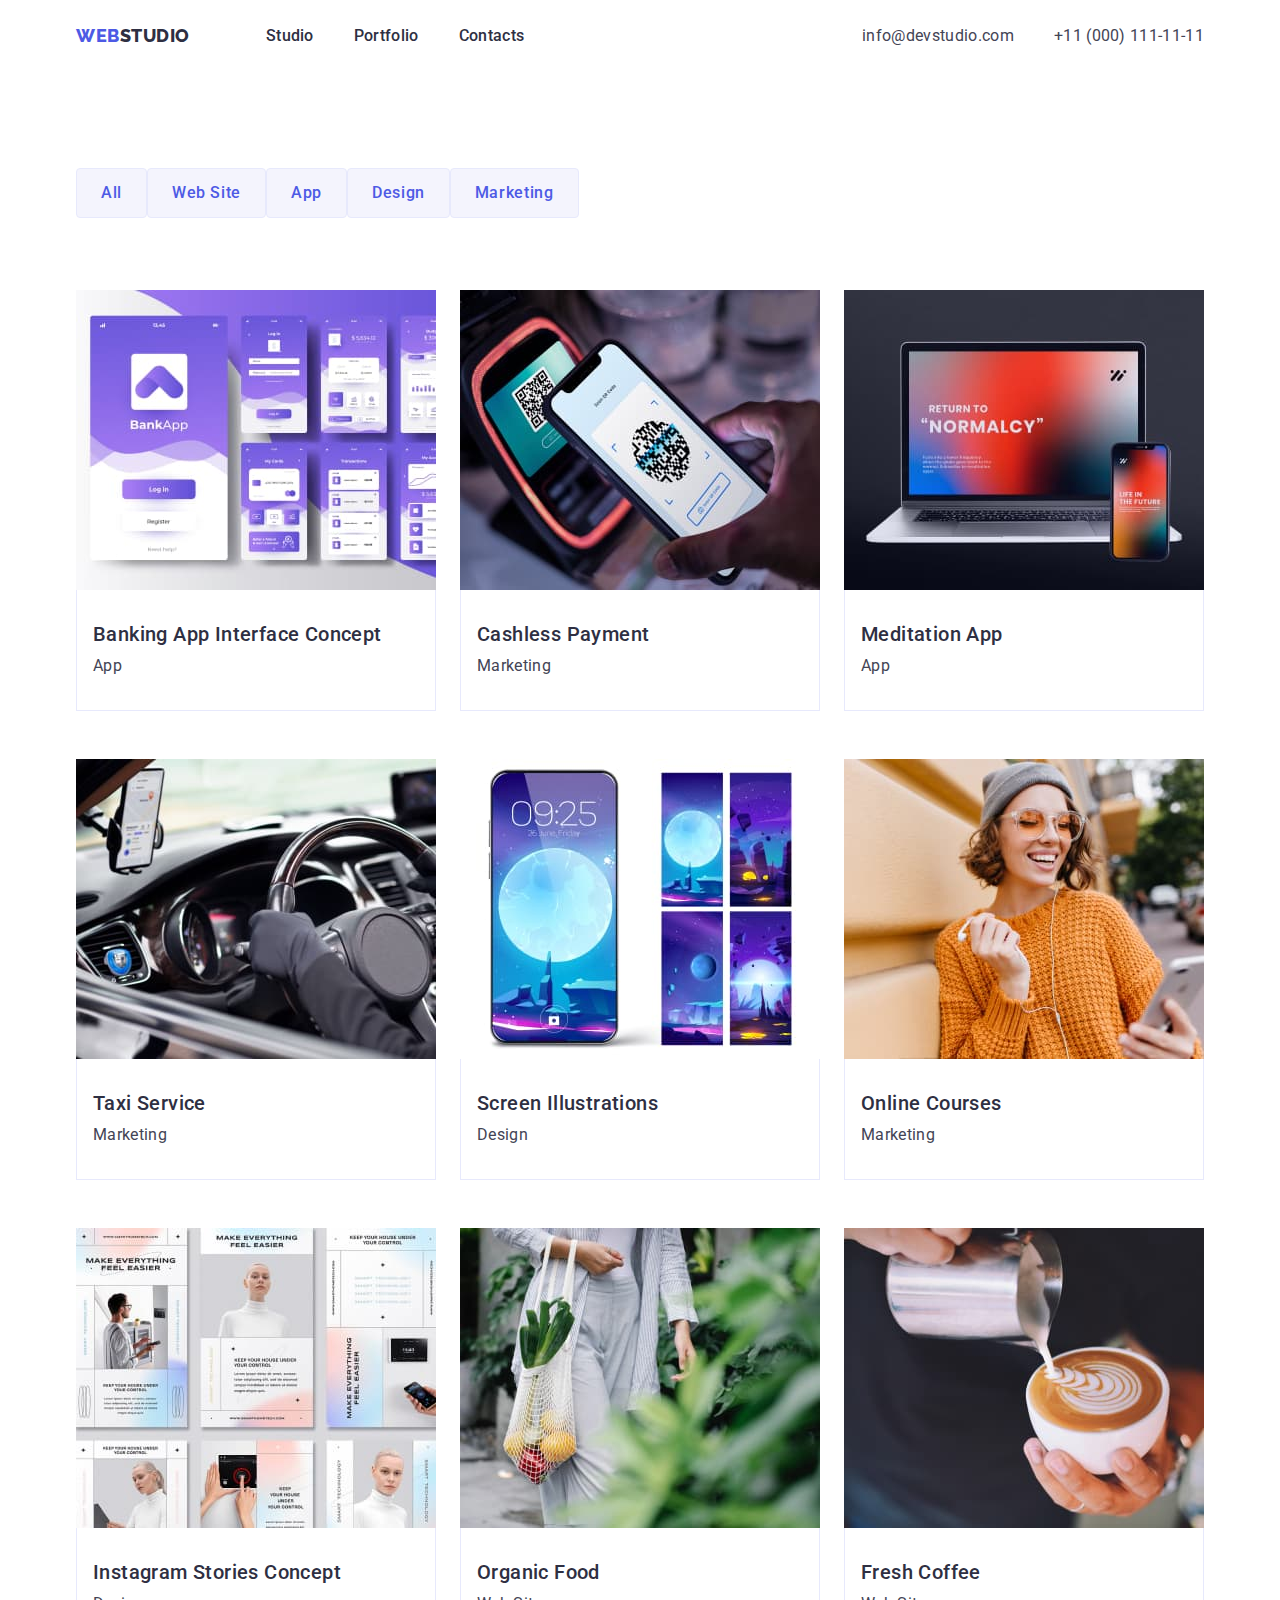
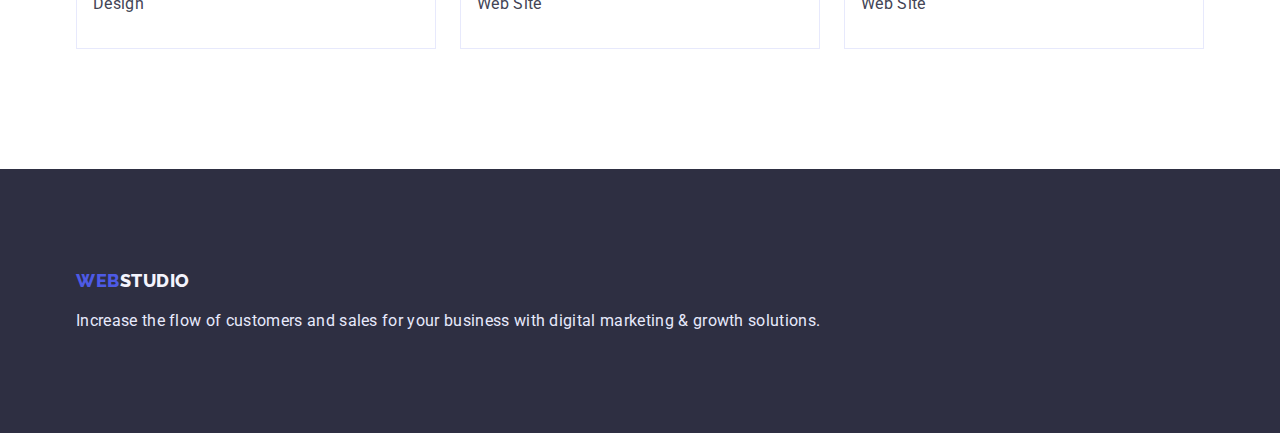
==== commit 5a3064a6: "update css and html files" ====
--- a/portfolio.html
+++ b/portfolio.html
@@ -20,7 +20,7 @@
   <body>
     <!-- Header -->
     <header class="top-header">
-      <div class="container">
+      <div class="container header-container">
         <nav class="top-nav">
           <!-- Logo -->
           <a class="logo-link link" href="./index.html"
--- a/css/styles.css
+++ b/css/styles.css
@@ -73,9 +73,67 @@
   color: var(--cloud-color);
 }
 
+.title {
+  margin-bottom: 72px;
+  font-size: 36px;
+  line-height: 1.11;
+  text-align: center;
+  letter-spacing: 0.02em;
+  text-transform: capitalize;
+  color: var(--secondary-text-color);
+}
+
+.caption {
+  font-weight: 500;
+  font-size: 20px;
+  line-height: 1.2;
+  letter-spacing: 0.02em;
+  color: var(--secondary-text-color);
+  margin-bottom: 8px;
+}
+
+.text {
+  font-size: 16px;
+  line-height: 1.5;
+  letter-spacing: 0.02em;
+  color: var(--primary-text-color);
+}
 /* ================ /COMPONENTS ================= */
 
 /* ================ HEADER ================== */
+.header-container {
+  display: flex;
+  align-items: center;
+  justify-content: space-between;
+}
+
+.top-nav {
+  display: flex;
+  align-items: center;
+}
+
+.menu {
+  display: flex;
+  align-items: center;
+}
+
+.contact {
+  display: flex;
+  align-items: center;
+}
+
+.contact-item:not(:last-child) {
+  margin-right: 40px;
+}
+
+.logo-link {
+  margin-right: 76px;
+}
+
+.menu-item:not(:last-child) {
+  margin-right: 40px;
+}
+
 .top-header {
   padding-top: 24px;
   padding-bottom: 24px;
@@ -119,13 +177,14 @@
   color: var(--primary-white-color);
   max-width: 496px;
   margin: 0 auto;
+  margin-bottom: 48px;
 }
 
 .modal-btn {
-  border: 1px solid transparent;
+  border: 0 solid transparent;
   border-radius: 4px;
+  min-width: 169px;
   padding: 16px 32px;
-  min-width: 169px;
   font-family: "Roboto", sans-serif;
   font-weight: 500;
   font-size: 16px;
@@ -133,7 +192,6 @@
   letter-spacing: 0.04em;
   color: var(--primary-white-color);
   background: var(--accent-color);
-  margin-top: 48px;
 }
 
 .modal-btn:hover,
@@ -143,42 +201,18 @@
 
 /* ================ /HERO IMAGE ================= */
 
-/* ================ SECTIONS  ================= */
-.title {
-  margin-bottom: 72px;
-  font-size: 36px;
-  line-height: 1.11;
-  text-align: center;
-  letter-spacing: 0.02em;
-  text-transform: capitalize;
-  color: var(--secondary-text-color);
-}
-
-.caption {
-  font-weight: 500;
-  font-size: 20px;
-  line-height: 1.2;
-  letter-spacing: 0.02em;
-  color: var(--secondary-text-color);
-}
-
-.text {
-  font-size: 16px;
-  line-height: 1.5;
-  letter-spacing: 0.02em;
-  color: var(--primary-text-color);
-  margin-top: 8px;
-}
-
-.team-section {
-  background: var(--cloud-color);
-}
-
+/* ================ SKILLS SECTION  ============== */
 .skills-section {
   padding-top: 120px;
   padding-bottom: 120px;
 }
 
+.skills-list {
+  display: flex;
+}
+/* ================ /SKILLS SECTION  ============== */
+
+/* ================ WORK SECTION  ================ */
 .work-section {
   padding-top: 0;
   padding-bottom: 120px;
@@ -186,22 +220,33 @@
 
 .work-list {
   margin-top: 72px;
-}
-
+  display: flex;
+  flex-wrap: wrap;
+  gap: 24px;
+}
+
+/* ================ /WORK SECTION  =============== */
+
+/* ================ TEAM SECTION  ================ */
 .team-section {
+  background: var(--cloud-color);
   padding-top: 120px;
   padding-bottom: 120px;
 }
 
 .team-list {
   margin-top: 72px;
-}
-/* ================ /SECTIONS  ================= */
+  display: flex;
+  flex-wrap: wrap;
+}
+/* ================ /TEAM SECTION  =============== */
 
 /* ================ FOOTER ================= */
 .footer-text {
   color: var(--cornflower-color);
-}
+  margin-top: 16px;
+}
+
 .footer-page {
   background: var(--secondary-text-color);
   padding-top: 100px;
@@ -222,6 +267,7 @@
   border-radius: 4px;
   padding: 12px 24px;
 }
+
 .filters-btn:hover,
 .filters-btn:focus {
   color: var(--primary-white-color);
@@ -233,8 +279,17 @@
   padding-bottom: 120px;
 }
 
+.filters-list {
+  margin-bottom: 72px;
+  display: flex;
+  flex-wrap: wrap;
+}
+
 .portfolio-list {
-  margin-top: 72px;
+  display: flex;
+  flex-wrap: wrap;
+  row-gap: 48px;
+  column-gap: 24px;
 }
 
 .border-text {
@@ -243,5 +298,6 @@
   padding-bottom: 32px;
   padding-left: 16px;
   border: 1px solid #e7e9fc;
+  border-top: none;
 }
 /* ================ /PORTFOLIO SECTION ================= */
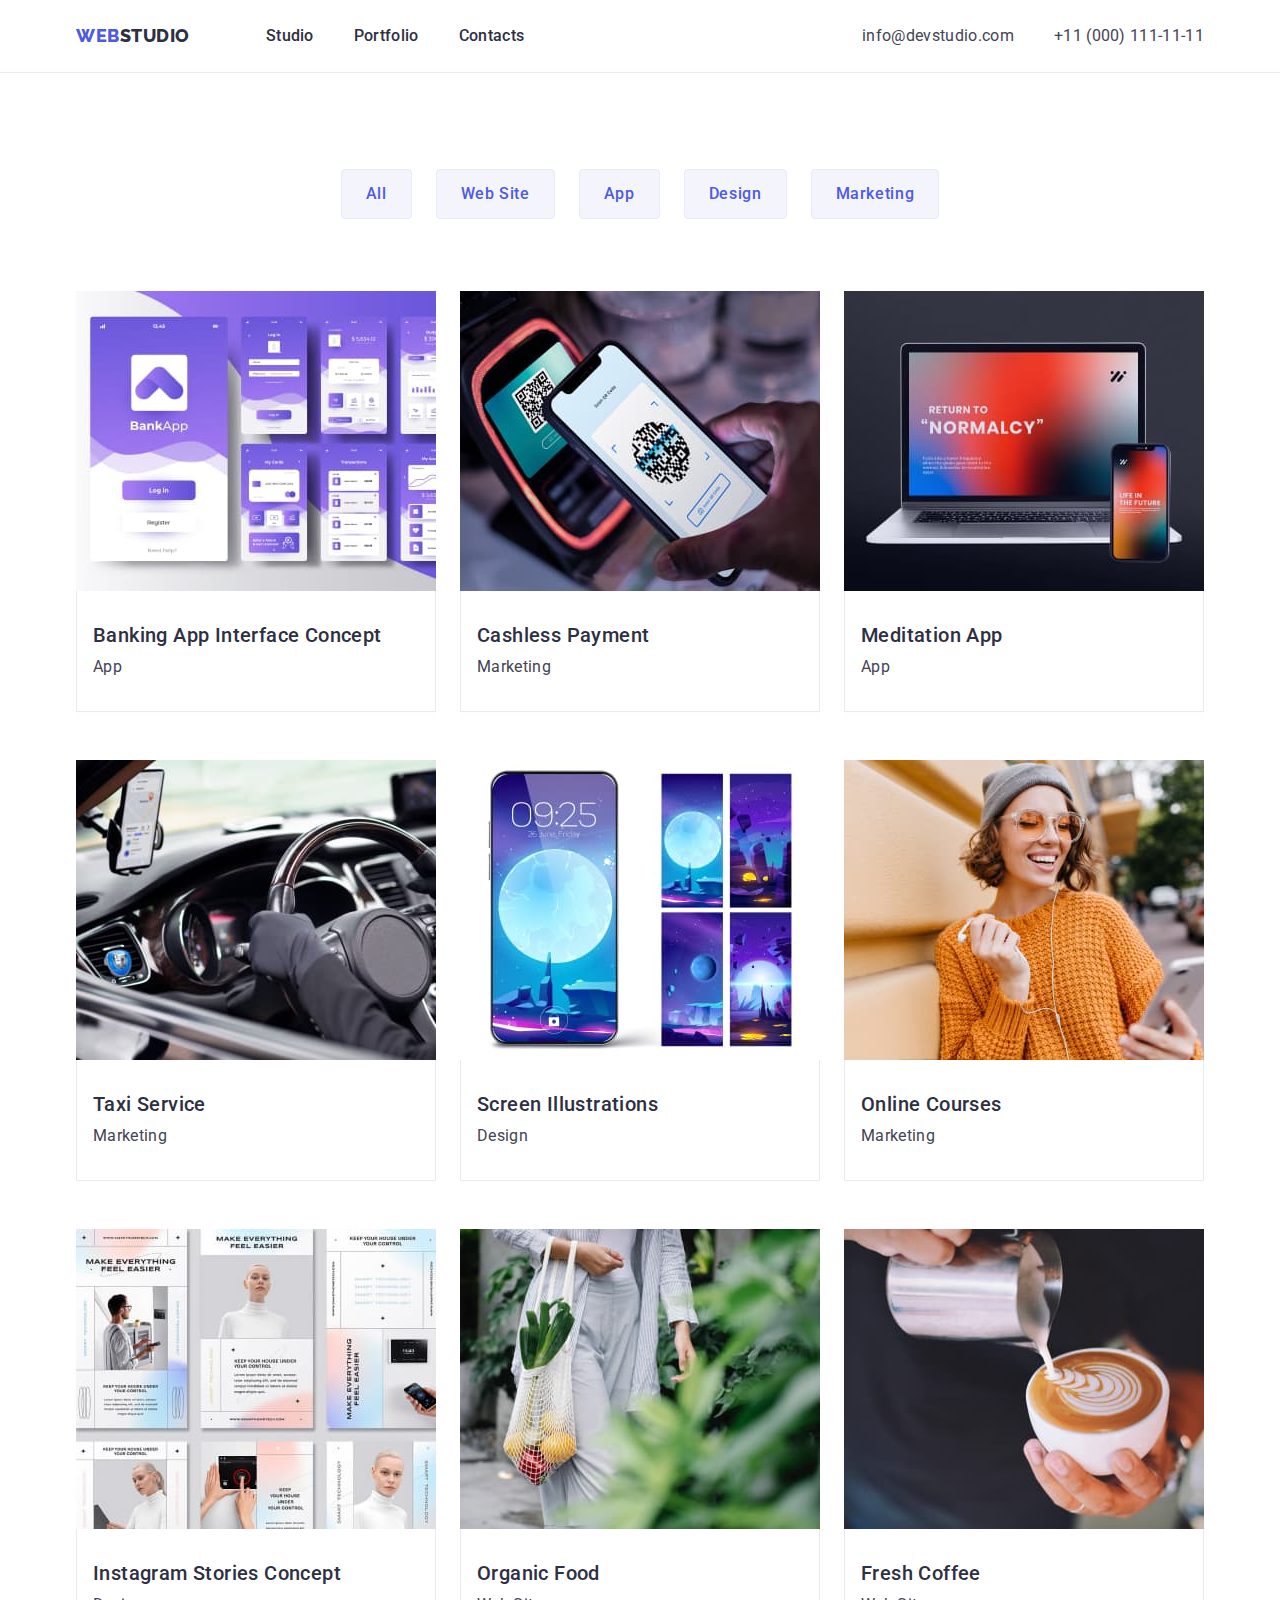
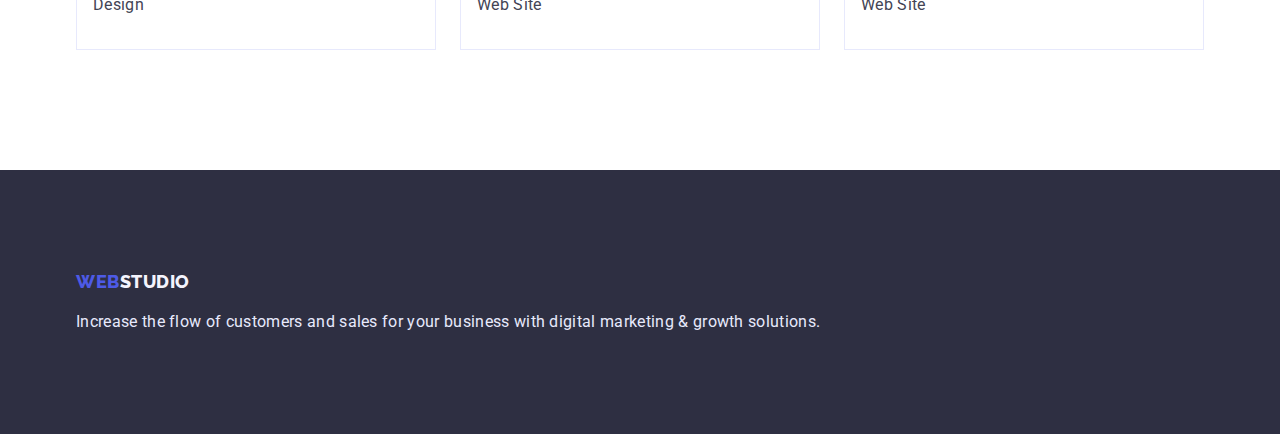
==== commit 832b90c7: "update portfolio.html" ====
--- a/portfolio.html
+++ b/portfolio.html
@@ -57,9 +57,9 @@
 
     <!-- Content -->
     <main>
-      <section class="portfolio-section">
+      <section class="portfolio-section section">
         <div class="container">
-          <h1 hidden>Filters</h1>
+          <h1 class="visually-hidden">Filters</h1>
           <ul class="filters-list list">
             <li><button class="filters-btn" type="button">All</button></li>
             <li><button class="filters-btn" type="button">Web Site</button></li>
--- a/css/styles.css
+++ b/css/styles.css
@@ -27,6 +27,8 @@
 }
 img {
   display: block;
+  max-width: 100%;
+  height: auto;
 }
 
 address {
@@ -98,6 +100,31 @@
   letter-spacing: 0.02em;
   color: var(--primary-text-color);
 }
+
+.section {
+  padding-top: 120px;
+  padding-bottom: 120px;
+}
+
+.flex-list {
+  margin-top: 72px;
+  display: flex;
+  flex-wrap: wrap;
+  gap: 24px;
+}
+
+.visually-hidden {
+  position: absolute;
+  width: 1px;
+  height: 1px;
+  margin: -1px;
+  border: 0;
+  padding: 0;
+  white-space: nowrap;
+  clip-path: inset(100%);
+  clip: rect(0 0 0 0);
+  overflow: hidden;
+}
 /* ================ /COMPONENTS ================= */
 
 /* ================ HEADER ================== */
@@ -137,6 +164,7 @@
 .top-header {
   padding-top: 24px;
   padding-bottom: 24px;
+  border-bottom: 1px solid #e7e9fc;
 }
 
 .menu-link {
@@ -202,43 +230,45 @@
 /* ================ /HERO IMAGE ================= */
 
 /* ================ SKILLS SECTION  ============== */
-.skills-section {
-  padding-top: 120px;
-  padding-bottom: 120px;
-}
-
 .skills-list {
-  display: flex;
+  margin-top: 0;
+}
+
+.skills-item {
+  flex-basis: calc((100% - 72px) / 4);
 }
 /* ================ /SKILLS SECTION  ============== */
 
 /* ================ WORK SECTION  ================ */
 .work-section {
   padding-top: 0;
-  padding-bottom: 120px;
-}
-
-.work-list {
-  margin-top: 72px;
-  display: flex;
-  flex-wrap: wrap;
-  gap: 24px;
-}
-
+}
+
+.work-item {
+  flex-basis: calc((100% - 48px) / 3);
+}
 /* ================ /WORK SECTION  =============== */
 
 /* ================ TEAM SECTION  ================ */
 .team-section {
   background: var(--cloud-color);
-  padding-top: 120px;
-  padding-bottom: 120px;
-}
-
-.team-list {
-  margin-top: 72px;
-  display: flex;
-  flex-wrap: wrap;
-}
+}
+
+.team-item {
+  flex-basis: calc((100% - 72px) / 4);
+}
+
+.team-text {
+  padding: 32px 16px;
+  background: #ffffff;
+  box-shadow: 0px 1px 6px rgba(46, 47, 66, 0.08),
+    0px 1px 1px rgba(46, 47, 66, 0.16), 0px 2px 1px rgba(46, 47, 66, 0.08);
+  border-radius: 0px 0px 4px 4px;
+  display: flex;
+  flex-direction: column;
+  align-items: center;
+}
+
 /* ================ /TEAM SECTION  =============== */
 
 /* ================ FOOTER ================= */
@@ -276,13 +306,14 @@
 
 .portfolio-section {
   padding-top: 96px;
-  padding-bottom: 120px;
 }
 
 .filters-list {
   margin-bottom: 72px;
   display: flex;
   flex-wrap: wrap;
+  gap: 24px;
+  justify-content: center;
 }
 
 .portfolio-list {
@@ -290,6 +321,10 @@
   flex-wrap: wrap;
   row-gap: 48px;
   column-gap: 24px;
+}
+
+.portfolio-item {
+  flex-basis: calc((100% - 48px) / 3);
 }
 
 .border-text {
